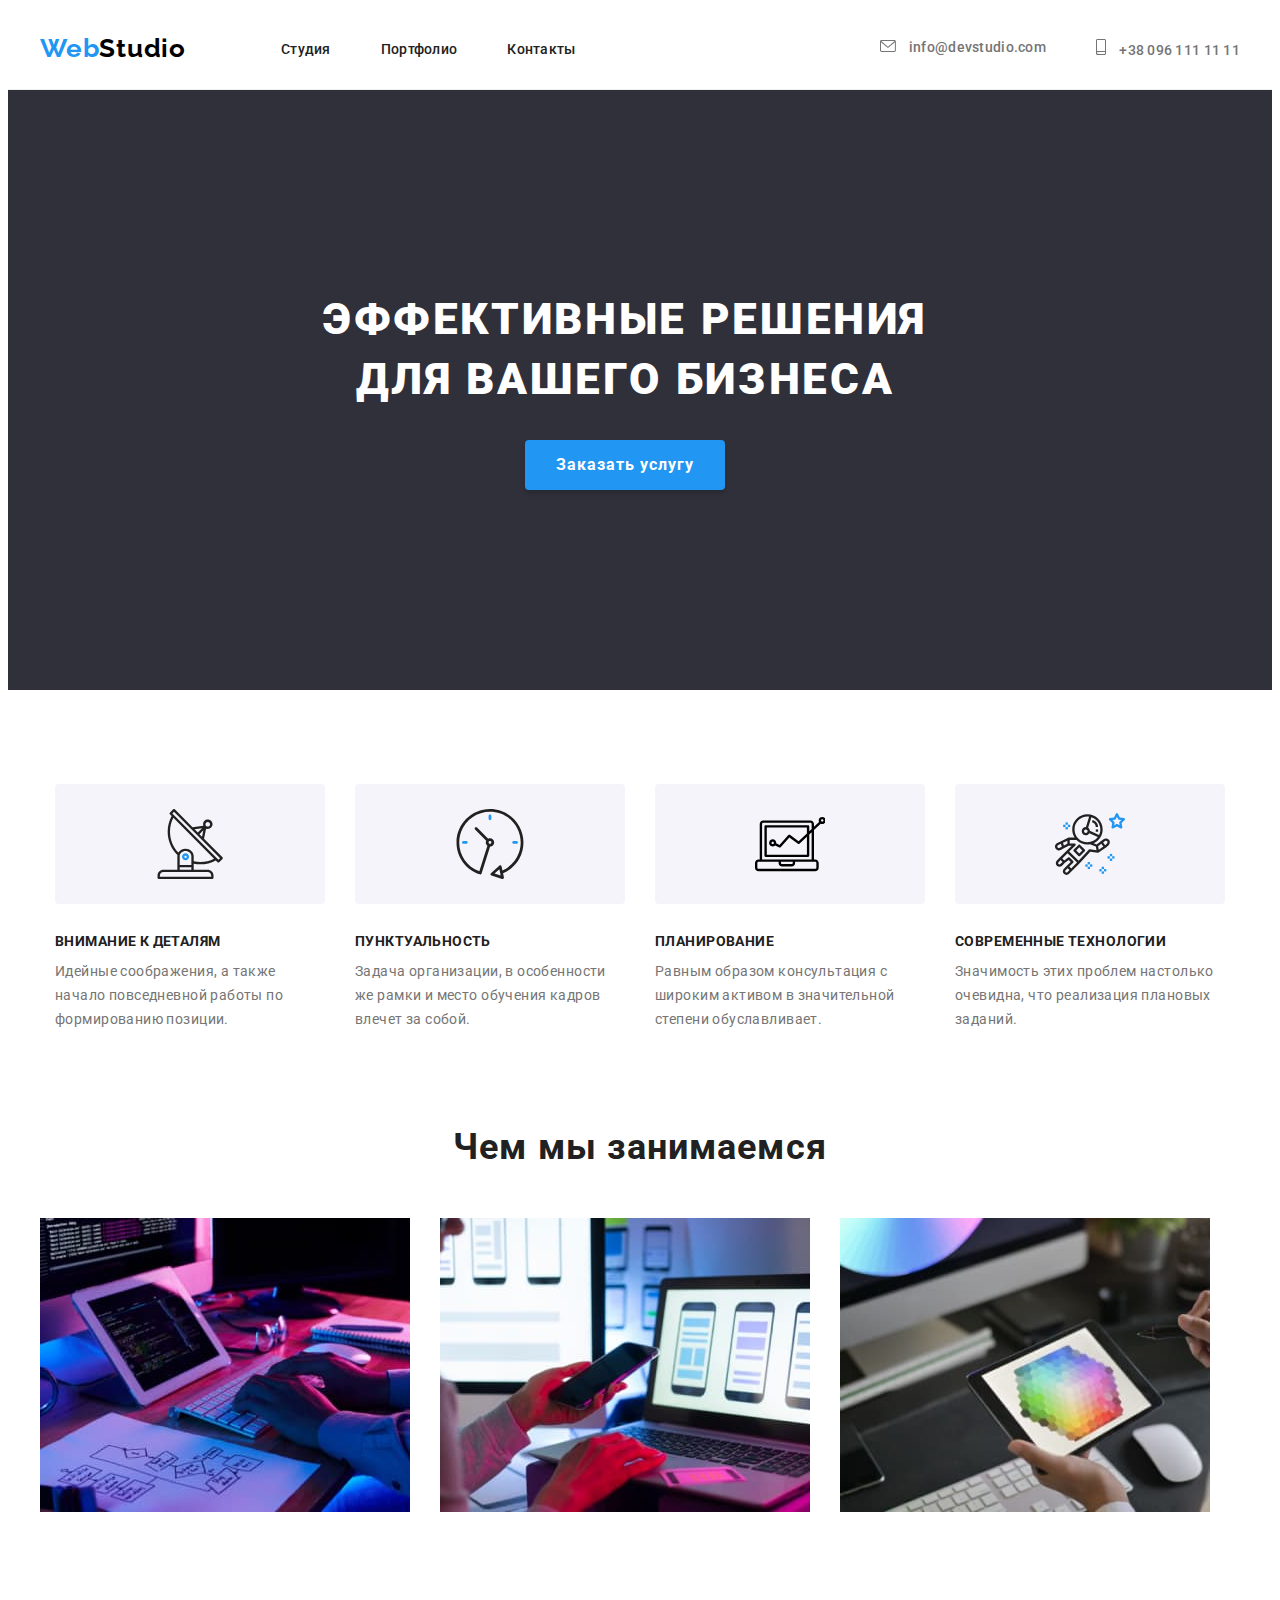
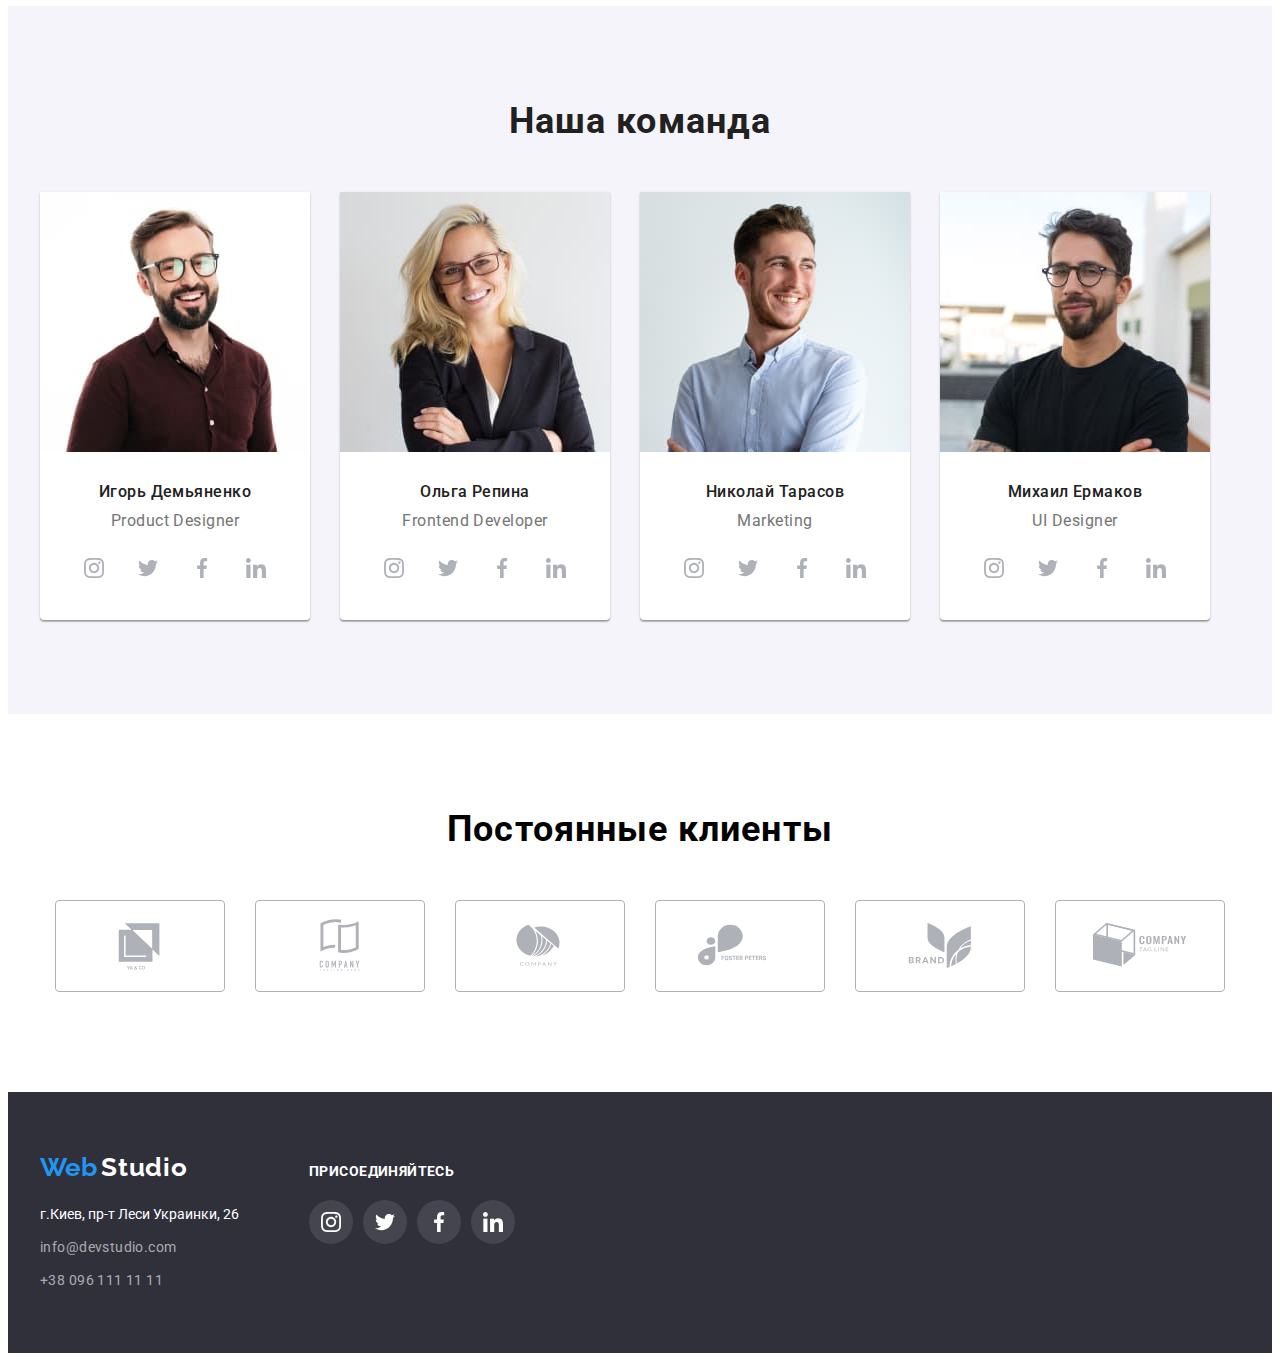
==== index.html @ a810da24 "Start" ====
<!DOCTYPE html>
<html lang="ru">

<head>
    <meta charset="UTF-8">
    <meta http-equiv="X-UA-Compatible" content="IE=edge">
    <meta name="viewport" content="width=device-width, initial-scale=1.0">
    <title>WebStudio</title>
    <link rel="preconnect" href="https://fonts.googleapis.com">
    <link rel="preconnect" href="https://fonts.gstatic.com" crossorigin>
    <link 
    href="https://fonts.googleapis.com/css2?family=Raleway:wght@700&family=Roboto:wght@400;500;700;900&display=swap"
    rel="stylesheet"
    />
    <link rel="stylesheet" href="https://cdnjs.cloudflare.com/ajax/libs/modern-normalize/1.1.0/modern-normalize.min.css"
        integrity="sha512-wpPYUAdjBVSE4KJnH1VR1HeZfpl1ub8YT/NKx4PuQ5NmX2tKuGu6U/JRp5y+Y8XG2tV+wKQpNHVUX03MfMFn9Q=="
        crossorigin="anonymous" referrerpolicy="no-referrer" />
    <link rel="stylesheet" href="./style/style.css">
</head>

<body>
    <header class="header">
        <div class="container header-container">
            <nav class="header-navigation">
                <a class="header-logo-first link " href="">Web</a>
                <a class="header-logo-second link " href="">Studio</a>
                <ul class="header-list list">
                    <li class="header-item"><a href="./index.html" class="header-link link ">Студия</a></li>
                    <li class="header-item"><a href="./portfolio.html" class="header-link link ">Портфолио</a></li>
                    <li class="header-item"><a href="" class="header-link link ">Контакты</a></li>
                </ul>
            </nav>
            <div class="header-connect">
                <ul class="list header-list list-mail-tel">
                    <li class="item-mail-tel">
                        <a href="mailto:info@devstudio.com"
                            class="header-icons-mail header-link-icons link header-mail header-link">
                            <svg class="header-icon-mail " width='16' height="12">
                                <use href="./img/icon.svg/icons.svg#icon-e_mail"></use>
                            </svg>
                            info@devstudio.com</a>
                    </li>
                    <li class="item-mail-tel">
                        <a href="tel:+380961111111"
                            class="header-icons-tel header-link-icons header-tel header-link header-icons-tel link">
                            <svg class="header-icon-tel" width='10' height="16">
                                <use href="./img/icon.svg/icons.svg#icon-smartphone"></use>
                            </svg>
                            +38 096 111 11 11</a>
                    </li>
                </ul>
            </div>
    </header>


    <main>
        <!-- Страница герой -->
        <section class="hero">
            <div class="container ">
            <h1 class="hero-title">Эффективные решения для вашего бизнеса</h1>
            <button class="hero-btn"type="button">Заказать услугу</button>
        </div>
    </section>
    

        <!--Особенности-->
        <section class="peculiarities">
            <div class="container container-peculiarities">
            <h2 class="peculiarities-title">Особенности</h2>
            <ul class="peculiarities-list list">
                <li class="peculiarities-item">
                    <a href="" class="peculiarities-link link">
                        <svg class="peculiarities-icon" width='70' height="70">
                            <use href="./img/icon.svg/icons.svg#icon-untitled"></use>
                        </svg>
                    </a>
                    <h3 class="peculiarities-after-title">Внимание к деталям</h3>
                    <p class="peculiarities-text">Идейные соображения, а также начало повседневной работы по формированию позиции.</p>
                </li>
                <li class="peculiarities-item">
                    <a href="" class="peculiarities-link link">
                        <svg class="peculiarities-icon" width='70' height="70">
                            <use href="./img/icon.svg/icons.svg#icon-1"></use>
                        </svg>
                    </a>
                    <h3 class="peculiarities-after-title">Пунктуальность</h3>
                    <p class="peculiarities-text">Задача организации, в особенности же рамки и место обучения кадров влечет за собой.</p>
                </li>
                <li class="peculiarities-item">
                    <a href="" class="peculiarities-link link">
                        <svg class="peculiarities-icon" width='70' height="70">
                            <use href="./img/icon.svg/icons.svg#icon-2"></use>
                        </svg>
                    </a>
                    <h3 class="peculiarities-after-title">Планирование</h3>
                    <p class="peculiarities-text">Равным образом консультация с широким активом в значительной степени обуславливает.</p>
                </li>
                <li class="peculiarities-item">
                    <a href="" class="peculiarities-link link">
                        <svg class="peculiarities-icon" width='70' height="70">
                            <use href="./img/icon.svg/icons.svg#icon-3"></use>
                        </svg>
                    </a>
                    <h3 class="peculiarities-after-title">Современные технологии</h3>
                    <p class="peculiarities-text">Значимость этих проблем настолько очевидна, что реализация плановых заданий.</p>
                </li>
            </ul>
        </div>
        </section>
        <!-- Чем занимаемся -->
        <section class="activity">
            <div class="container container-activity">
            <h2 class="activity-title">Чем мы занимаемся</h2>
            <ul class="activity-list list">
                <li class="activity-item"><a class="activity-link" href=""><img src="./img/box1.jpeg" alt="разработка" width="370"></a></li>
                <li class="activity-item"><a class="activity-link" href=""><img src="./img/box_2.jpeg" alt="разработка" width="370"></a></li>
                <li class="activity-item"><a class="activity-link" href=""><img src="./img/box3.jpeg" alt="разработка" width="370"></a></li>
            </ul>
        </div>
        </section>
        <!-- Команда -->
        <section class="team">
            <div class="container container-team">
            <h2 class="team-title">Наша команда</h2>
            <ul class="team-list list">
                <li class="team-item" >
                    <img src="./img/img_Ihor.jpeg" alt="Фото человека" width="270">
                    <div class="team-item-info">
                    <h3 class="team-after-title">Игорь Демьяненко</h3>
                    <p class="team-text"lang="en"> Product Designer</p>
                <ul class="team-social-list list">
                    <li class="team-social-item">
                        <a href="" class="team-social-link link">
                        <svg class="team-social-icon instagram" width='20' height="20">
                        <use href="./img/icon.svg/icons.svg#icon-instagram_team"></use>
                        </svg>
                        </a>
                    </li>
                    <li class="team-social-item">
                        <a href="" class="team-social-link link">
                            <svg class="team-social-icon" width='20' height="20">
                            <use href="./img/icon.svg/icons.svg#icon-twitter_team"></use>
                        </svg></a>
                    </li>
                    <li class="team-social-item">
                        <a href="" class="team-social-link link">
                            <svg class="team-social-icon" width='20' height="20">
                            <use href="./img/icon.svg/icons.svg#icon-facebook"></use>
                        </svg></a>
                    </li>
                    <li class="team-social-item">
                        <a href="" class="team-social-link link">
                            <svg class="team-social-icon" width='20' height="20">
                            <use href="./img/icon.svg/icons.svg#icon-linkedin"></use>
                        </svg>
                    </a>
                    </li>
                </ul>
                </div>
            </li>
                <li class="team-item" >
                    <img src="./img/img_Olha.jpeg" alt="Фото человека" width="270">
                    <div class="team-item-info">
                        <h3 class="team-after-title">Ольга Репина</h3>
                    <p class="team-text" lang="en"> Frontend Developer</p>
                    <ul class="team-social-list list">
                        <li class="team-social-item">
                        <a href="" class="team-social-link link">
                            <svg class="team-social-icon" width='20' height="20">
                            <use href="./img/icon.svg/icons.svg#icon-instagram_team"></use>
                        </svg>
                    </a>
                    </li>
                    <li class="team-social-item">
                        <a href="" class="team-social-link link">
                            <svg class="team-social-icon" width='20' height="20">
                                <use href="./img/icon.svg/icons.svg#icon-twitter_team"></use>
                            </svg>
                        </a>
                    </li>
                    <li class="team-social-item">
                        <a href="" class="team-social-link link">
                            <svg class="team-social-icon" width='20' height="20">
                                <use href="./img/icon.svg/icons.svg#icon-facebook"></use>
                            </svg>
                        </a>
                    </li>
                    <li class="team-social-item">
                        <a href="" class="team-social-link link">
                            <svg class="team-social-icon" width='20' height="20">
                                <use href="./img/icon.svg/icons.svg#icon-linkedin"></use>
                            </svg>
                        </a>
                    </li>
                </ul>
                </div>
            </li>
                <li class="team-item" >
                    <img src="./img/img_Mykola.jpeg" alt="Фото человека" width="270">
                    <div class="team-item-info"><h3 class="team-after-title">Николай Тарасов</h3>
                    <p class="team-text" lang="en"> Marketing</p>
                <ul class="team-social-list list">
                    <li class="team-social-item">
                        <a href="" class="team-social-link link">
                            <svg class="team-social-icon" width='20' height="20">
                            <use href="./img/icon.svg/icons.svg#icon-instagram_team"></use>
                            </svg>
                        </a>
                    </li>
                    <li class="team-social-item">
                        <a href="" class="team-social-link link">
                            <svg class="team-social-icon" width='20' height="20">
                            <use href="./img/icon.svg/icons.svg#icon-twitter_team"></use>
                        </svg>
                    </a>
                    </li>
                    <li class="team-social-item">
                        <a href="" class="team-social-link link"><svg class="team-social-icon" width='20' height="20">
                            <use href="./img/icon.svg/icons.svg#icon-facebook"></use>
                        </svg>
                    </a>
                    </li>
                    <li class="team-social-item">
                        <a href="" class="team-social-link link">
                            <svg class="team-social-icon" width='20' height="20">
                                <use href="./img/icon.svg/icons.svg#icon-linkedin"></use>
                            </svg>
                        </a>
                    </li>
                </ul>
                </div></li>
                <li class="team-item" >
                    <img src="./img/img_Myha.jpeg" alt="Фото человека" width="270">
                    <div class="team-item-info"><h3 class="team-after-title">Михаил Ермаков</h3>
                    <p class="team-text" lang="en"> UI Designer</p>
                <ul class="team-social-list list">
                    <li class="team-social-item">
                        <a href="" class="team-social-link link"><svg class="team-social-icon" width='20' height="20">
                        <use href="./img/icon.svg/icons.svg#icon-instagram_team"></use>
                        </svg>
                    </a>
                    </li>
                    <li class="team-social-item">
                        <a href="" class="team-social-link link">
                            <svg class="team-social-icon" width='20' height="20">
                                <use href="./img/icon.svg/icons.svg#icon-twitter_team"></use>
                            </svg>
                        </a>
                    </li>
                    <li class="team-social-item">
                        <a href="" class="team-social-link link">
                            <svg class="team-social-icon" width='20' height="20">
                                <use href="./img/icon.svg/icons.svg#icon-facebook"></use>
                            </svg>
                        </a>
                    </li>
                    <li class="team-social-item">
                        <a href="" class="team-social-link link">
                        <svg class="team-social-icon" width='20' height="20">
                        <use href="./img/icon.svg/icons.svg#icon-linkedin"></use>
                        </svg>
                        </a>
                    </li>
                </ul>
                </div></li>
            </ul>
        </div>
        </section>
        <!--Постоянные клиенты-->
        <section class="clients">
            <div class="container container-clients">
                <h2 class="clients-title">Постоянные клиенты</h2>
                <ul class="clients-list list">
                    <li class="clients-item">
                    <a href="" class="clients-link link">
                        <svg class="clients-icon" width='106' height="60">
                            <use href="./img/icon.svg/icons.svg#icon-ya_co"></use>
                        </svg>
                    </a>
                </li>
                <li class="clients-item">
                    <a href="" class="clients-link link">
                        <svg class="clients-icon" width='106' height="60">
                            <use href="./img/icon.svg/icons.svg#icon-company"></use>
                        </svg>
                    </a>
                </li>
                <li class="clients-item">
                    <a href="" class="clients-link link">
                        <svg class="clients-icon" width='106' height="60">
                            <use href="./img/icon.svg/icons.svg#icon-company_two"></use>
                        </svg>
                    </a>
                </li>
                <li class="clients-item">
                    <a href="" class="clients-link link">
                        <svg class="clients-icon" width='106' height="60">
                            <use href="./img/icon.svg/icons.svg#icon-Logo" ></use>
                        </svg>
                    </a>
                </li>
                <li class="clients-item">
                    <a href="" class="clients-link link">
                        <svg class="clients-icon" width='106' height="60">
                            <use href="./img/icon.svg/icons.svg#icon-brand"></use>
                        </svg>
                    </a>
                </li>
                <li class="clients-item">
                    <a href="" class="clients-link link">
                        <svg class="clients-icon" width='106' height="60">
                            <use href="./img/icon.svg/icons.svg#icon-tag_line"></use>
                        </svg>
                    </a>
                </li>
                
                </ul>

            </div>
        </section>
    </main>
    <footer class="footer container-icons">
        <div class="container container-icon">
        <div class="container-footer">
        <a class="footer-logo-first link" href="">Web</a>
        <a class="footer-logo-second link" href="">Studio</a>
        <address class="footer-address">
            <ul class="footer-list list">
                <li class="footer-item"><a class="footer-link link"href="https://goo.gl/maps/S71Vczf6p6G6FvQn8" target="_blank" rel="noopener noreferrer">г.Киев,
                        пр-т Леси Украинки, 26</a></li>
                <li class="footer-item"><a class="footer-link-mail link"href="mailto:info@devstudio.com">info@devstudio.com</a></li>
                <li class="footer-item"><a class="footer-link-tel link"href="tel:+380961111111">+38 096 111 11 11</a></li>
            </ul>
            </address>
            </div>
                <div class="container-footer-icons">
                <p class="footer-social-text">
                        ПРИСОЕДИНЯЙТЕСЬ
                    </p>
                    <ul class="footer-social-list list">
                        <li class="footer-social-item">
                            <a href="" class="link footer-social-link">
                                <svg class="footer-social-icon instagram" width='20' height="20">
                                <use href="./img/icon.svg/icons.svg#icon-instagram_team"></use>
                            </svg></a>
                        </li>
                        <li class="footer-social-item">
                            <a href="" class="link footer-social-link">
                                <svg class="footer-social-icon instagram" width='20' height="20">
                                <use href="./img/icon.svg/icons.svg#icon-twitter_team"></use>
                                </svg></a>
                        </li>
                        <li class="footer-social-item">
                            <a href="" class="link footer-social-link">
                                <svg class="footer-social-icon instagram" width='20' height="20">
                                <use href="./img/icon.svg/icons.svg#icon-facebook"></use>
                                </svg></a>
                        </li>
                        <li class="footer-social-item">
                            <a href="" class="link footer-social-link">
                                <svg class="footer-social-icon instagram" width='20' height="20">
                                <use href="./img/icon.svg/icons.svg#icon-linkedin"></use>
                                </svg></a>
                        </li>
                </ul>
            </div>
        </div>
    </footer>
</body>

</html>
---- style/style.css ----
:root {
  --header-text-color: #212121;
  --main-title-color: #ffffff;
  --second-title-color: #212121;
  --first-text-color: #757575;
  --second-text-color: #212121;
  --accent-color: #2196f3;
}

body {
  font-family: 'Roboto', sans-serif;
  color: #000;
}

p,
h1,
h2,
h3,
h4,
h5,
h6 {
  margin: 0;
}

ul {
  margin: 0;
  padding: 0;
}
button {
  cursor: pointer;
}

img {
  display: block;
}
.container {
  width: 1200px;
  padding-left: 15px;
  padding-right: 15px;
  margin: 0px auto;
}

.list {
  list-style: none;
}

.link {
  text-decoration: none;
}

/*-------------Header-------------*/
.header {
  padding-top: 25px;
  padding-bottom: 25px;
  border-bottom: 1px solid #eeeeee;
}
.header-container {
  display: flex;
  align-items: center;
}
.header-navigation {
  display: flex;
  align-items: center;
}

.header-connect {
  display: flex;
  margin-left: auto;
  align-items: center;
}

.header-list {
  display: flex;
  margin-left: 95px;
}

.header-item {
  margin-right: 50px;
}

.header-item:last-child {
  margin-right: 0;
}

.header-link {
  display: inline-block;
  font-weight: 500;
  font-size: 14px;
  line-height: 1.14;
  letter-spacing: 0.02em;
  color: var(--header-text-color);
}

.header-link:hover,
.header-link:focus {
  color: var(--accent-color);
}

.header-icons-mail:hover .header-icon-mail {
  fill: #2196f3;
}

.header-icons-mail:focus .header-icon-mail {
  fill: #2196f3;
}

.header-icons-tel:hover .header-icon-tel {
  fill: #2196f3;
}

.header-icons-tel:focus .header-icon-tel {
  fill: #2196f3;
}

.header-icon-tel,
.header-icon-mail {
  fill: #757575;
}

.header-logo-first {
  font-family: Raleway;
  font-weight: 700;
  font-size: 26px;
  line-height: 1.19;
  letter-spacing: 0.03em;
  color: var(--accent-color);
}

.header-logo-second {
  font-family: Raleway;
  font-weight: 700;
  font-size: 26px;
  line-height: 1.19;
  letter-spacing: 0.03em;
  color: #000;
}

.header-mail {
  font-weight: 500;
  font-size: 14px;
  line-height: 1.14;
  letter-spacing: 0.02em;
  color: var(--first-text-color);
  margin-right: 50px;
}

.header-tel {
  font-weight: 500;
  font-size: 14px;
  line-height: 1.14;
  letter-spacing: 0.02em;
  color: var(--first-text-color);
}

.header-icon-mail {
  display: inline-flex;
  align-items: center;
  width: 16px;
  height: 12px;
  margin-right: 10px;
  padding-top: 2px;
}

.header-icon-tel {
  display: inline-flex;
  align-items: center;
  width: 10px;
  height: 16px;
  margin-right: 10px;
  padding-top: 2px;
}

/*---------------Hero---------------*/
.hero {
  background-color: #2f303a;
  background-image: linear-gradient(
      rgba(47, 48, 58, 0.4),
      rgba(47, 48, 58, 0.4)
    ),
    url('https://i.ibb.co/WFX4rJ6/image.jpg');
  max-width: 1600;
  margin: 0 auto;
  background-repeat: no-repeat;
  background-position: center;
  background-size: cover;
  padding-top: 200px;
  padding-bottom: 200px;
}
.hero-title {
  font-weight: 900;
  font-size: 44px;
  line-height: 1.36;
  letter-spacing: 0.06em;
  text-transform: uppercase;
  color: var(--main-title-color);
  width: 696px;
  height: 120px;
  text-align: center;
  margin-left: 237px;
}

.hero-btn {
  border: none;
  font-family: inherit;
  font-weight: 700;
  font-size: 16px;
  line-height: 1.875;
  letter-spacing: 0.06em;
  color: #ffffff;
  cursor: pointer;
  align-items: center;
  text-align: center;
  background: #2196f3;
  box-shadow: 0px 4px 4px rgba(0, 0, 0, 0.15);
  border-radius: 4px;
  width: 200px;
  height: 50px;
  margin-top: 30px;
  margin-left: 485px;
}

.hero-btn:hover,
.hero-btn:focus {
  background-color: #188ce8;
}

/*---------Peculiarities---------*/
.peculiarities {
  padding-top: 94px;
  padding-bottom: 94px;
}

.peculiarities-title {
  display: none;
}

.peculiarities-list {
  display: flex;
  justify-content: center;
}

.peculiarities-item {
  width: 270px;
  /*height: 101px;*/
  margin-right: 30px;
}

.peculiarities-link {
  width: 270px;
  height: 120px;
  display: flex;
  align-items: center;
  justify-content: center;
  background-color: #f5f4fa;
  border-radius: 4px;
  margin-bottom: 30px;
}

.peculiarities-icon {
  display: block;
  width: 70px;
  height: 70px;
}

/*.peculiarities-item::before {
  content: '';
  display: inline-block;
  width: 270px;
  height: 120px;
  background: #f5f4fa;
  border-radius: 4px;
}*/

.peculiarities-item:last-child {
  margin-right: 0;
}

.peculiarities-after-title {
  margin-bottom: 10px;
}
.peculiarities-after-title {
  display: flex;
  font-weight: 700;
  font-size: 14px;
  line-height: 1.14;
  letter-spacing: 0.03em;
  text-transform: uppercase;
  color: var(--second-title-color);
}
.peculiarities-text {
  font-weight: 400;
  font-size: 14px;
  line-height: 1.71;
  letter-spacing: 0.03em;
  color: var(--first-text-color);
}

/*---------activity---------*/
.activity {
  margin-bottom: 94px;
}
.activity-title {
  font-weight: 700;
  font-size: 36px;
  line-height: 1.17;
  text-align: center;
  letter-spacing: 0.03em;
  color: var(--second-title-color);
  padding-top: 0px;
  margin-bottom: 50px;
}

.activity-list {
  display: flex;
}
.activity-item {
  margin-right: 30px;
}

.activity-item:last-child {
  margin-right: 0;
}
/*---------team---------*/

.team {
  padding-top: 94px;
  padding-bottom: 94px;
  background-color: #f5f4fa;
}

.team-title {
  font-weight: 700;
  font-size: 36px;
  line-height: 1.17;
  text-align: center;
  letter-spacing: 0.03em;
  color: var(--second-title-color);
  margin-bottom: 50px;
}

.team-item-info {
  padding: 30px;
}
.team-list {
  display: flex;
}

.team-item {
  margin-right: 30px;
  background-color: #ffffff;
  box-shadow: 0px 1px 3px rgba(0, 0, 0, 0.12), 0px 1px 1px rgba(0, 0, 0, 0.14),
    0px 2px 1px rgba(0, 0, 0, 0.2);
  border-radius: 0px 0px 4px 4px;
}

.team-item:last-child {
  margin-right: 0;
}

.team-after-title {
  font-weight: 500;
  font-size: 16px;
  line-height: 1.19;
  text-align: center;
  letter-spacing: 0.03em;
  color: var(--second-text-color);
  margin-bottom: 10px;
}

.team-text {
  font-size: 16px;
  line-height: 1.19;
  text-align: center;
  letter-spacing: 0.03em;
  color: var(--first-text-color);
  margin-bottom: 16px;
}

.team-social-list {
  display: flex;
  justify-content: center;
}

.team-social-item {
  width: 44px;
  height: 44px;
}

.team-social-item + .team-social-item {
  margin-left: 10px;
}

.team-social-link {
  width: 100%;
  height: 100%;
  border-radius: 50%;
  display: flex;
  align-items: center;
  justify-content: center;
}

.team-social-link:hover,
.team-social-link:focus {
  background-color: #2196f3;
}
.team-social-icon {
  fill: #afb1b8;
}

.team-social-link:hover .team-social-icon,
.team-social-link:focus .team-social-icon {
  fill: #ffffff;
}
/*-------Clients-------*/
.clients {
  padding-top: 94px;
  padding-bottom: 100px;
}
.clients-title {
  font-weight: 700;
  font-size: 36px;
  line-height: 1.17;
  text-align: center;
  letter-spacing: 0.03em;
}
.clients-list {
  display: flex;
  justify-content: center;
  margin-top: 50px;
}

.clients-link {
  width: 170px;
  height: 92px;
  border: 1px solid #afb1b8;
  box-sizing: border-box;
  border-radius: 4px;
  display: flex;
  align-items: center;
  justify-content: center;
}
.clients-item + .clients-item {
  margin-left: 30px;
}

.clients-link:hover,
.clients-link:focus {
  border: 1px solid var(--accent-color);
  fill: var(--accent-color);
}

.clients-icon {
  fill: #afb1b8;
}
.clients-link:hover .clients-icon,
.clients-link:focus .clients-icon {
  fill: #2196f3;
}

/*---------Footer---------*/

.footer {
  background-color: #2f303a;
  max-width: 1600px;
  margin: 0 auto;
  background-repeat: no-repeat;
  background-position: center;
  background-size: cover;
}

.container-icons {
  display: flex;
  padding-top: 60px;
  padding-bottom: 60px;
}
.container-icon {
  display: flex;
}

.container-footer-icons {
  width: 206px;
  height: 80px;
  margin-left: 70px;
  padding-top: 12px;
}

.footer-logo-first {
  font-family: Raleway;
  font-weight: 700;
  font-size: 26px;
  line-height: 1.19;
  color: var(--accent-color);
}

.footer-logo-second {
  font-family: Raleway;
  font-weight: 700;
  font-size: 26px;
  line-height: 1.19;
  letter-spacing: 0.03em;
  color: #ffffff;
}

.footer-address {
  margin-top: 20px;
}

.footer-item {
  margin-bottom: 9px;
}

.footer-item:last-child {
  margin-bottom: 0;
}
.footer-link {
  font-style: normal;
  font-size: 14px;
  line-height: 1.71;
  color: #ffffff;
}

.footer-link-mail,
.footer-link-tel {
  font-style: normal;
  font-size: 14px;
  line-height: 1.71;
  letter-spacing: 0.03em;
  color: rgba(255, 255, 255, 0.6);
}

.footer-social-text {
  font-style: 400;
  font-weight: 700;
  font-size: 14px;
  line-height: 1.14;
  letter-spacing: 0.03em;
  text-transform: uppercase;
  color: var(--main-title-color);
}

.footer-social-list {
  display: flex;
}

.footer-social-item {
  width: 44px;
  height: 44px;
  margin-top: 20px;
}

.footer-social-link {
  width: 100%;
  height: 100%;
  border-radius: 50%;
  display: flex;
  align-items: center;
  justify-content: center;
  background-color: rgba(255, 255, 255, 0.1);
}

.footer-social-item + .footer-social-item {
  margin-left: 10px;
}

.footer-social-link:hover,
.footer-social-link:focus {
  background-color: #2196f3;
}

.footer-social-icon {
  fill: #ffffff;
}

/*---------Portfolio---------*/
.project {
  padding-top: 94px;
  padding-bottom: 93px;
}
.project-item:focus,
.project-item:hover {
  background: #ffffff;
  border: 1px solid #eeeeee;
  box-shadow: 0px 1px 1px rgba(0, 0, 0, 0.12), 0px 4px 4px rgba(0, 0, 0, 0.06),
    1px 4px 6px rgba(0, 0, 0, 0.16);
}

.filter-list {
  display: flex;
  margin-left: 280px;
}

.filter-btn {
  border: 0;
  font-family: inherit;
  font-weight: 500;
  font-size: 16px;
  line-height: 1.62;
  text-align: center;
  letter-spacing: 0.03em;
  color: #212121;
  background: #f5f4fa;
  border-radius: 4px;
  border-color: #ffffff;
  padding: 6px 22px;
}

.filter-item {
  margin-right: 8px;
}

.filter-item:last-child {
  margin-right: 0;
}

.filter-btn:hover,
.filter-btn:focus {
  color: #ffffff;
  background-color: var(--accent-color);
}

.project-list {
  display: flex;
  flex-wrap: wrap;
  margin-top: 50px;
}

.project-item {
  margin-right: 27px;
  margin-bottom: 30px;
  border: 1px solid #eeeeee;
}

.project-item:nth-child(n + 7) {
  margin-bottom: 0px;
}
.project-item:nth-child(3n + 3) {
  margin-right: 0px;
}

.project-item-info {
  padding: 24px 20px;
}

.project-title {
  font-weight: 700;
  font-size: 18px;
  line-height: 2;
  color: var(--second-title-color);
}

.project-pretitle {
  font-size: 16px;
  line-height: 1.87;
  letter-spacing: 0.03em;
  color: var(--first-text-color);
  margin-top: 4px;
}
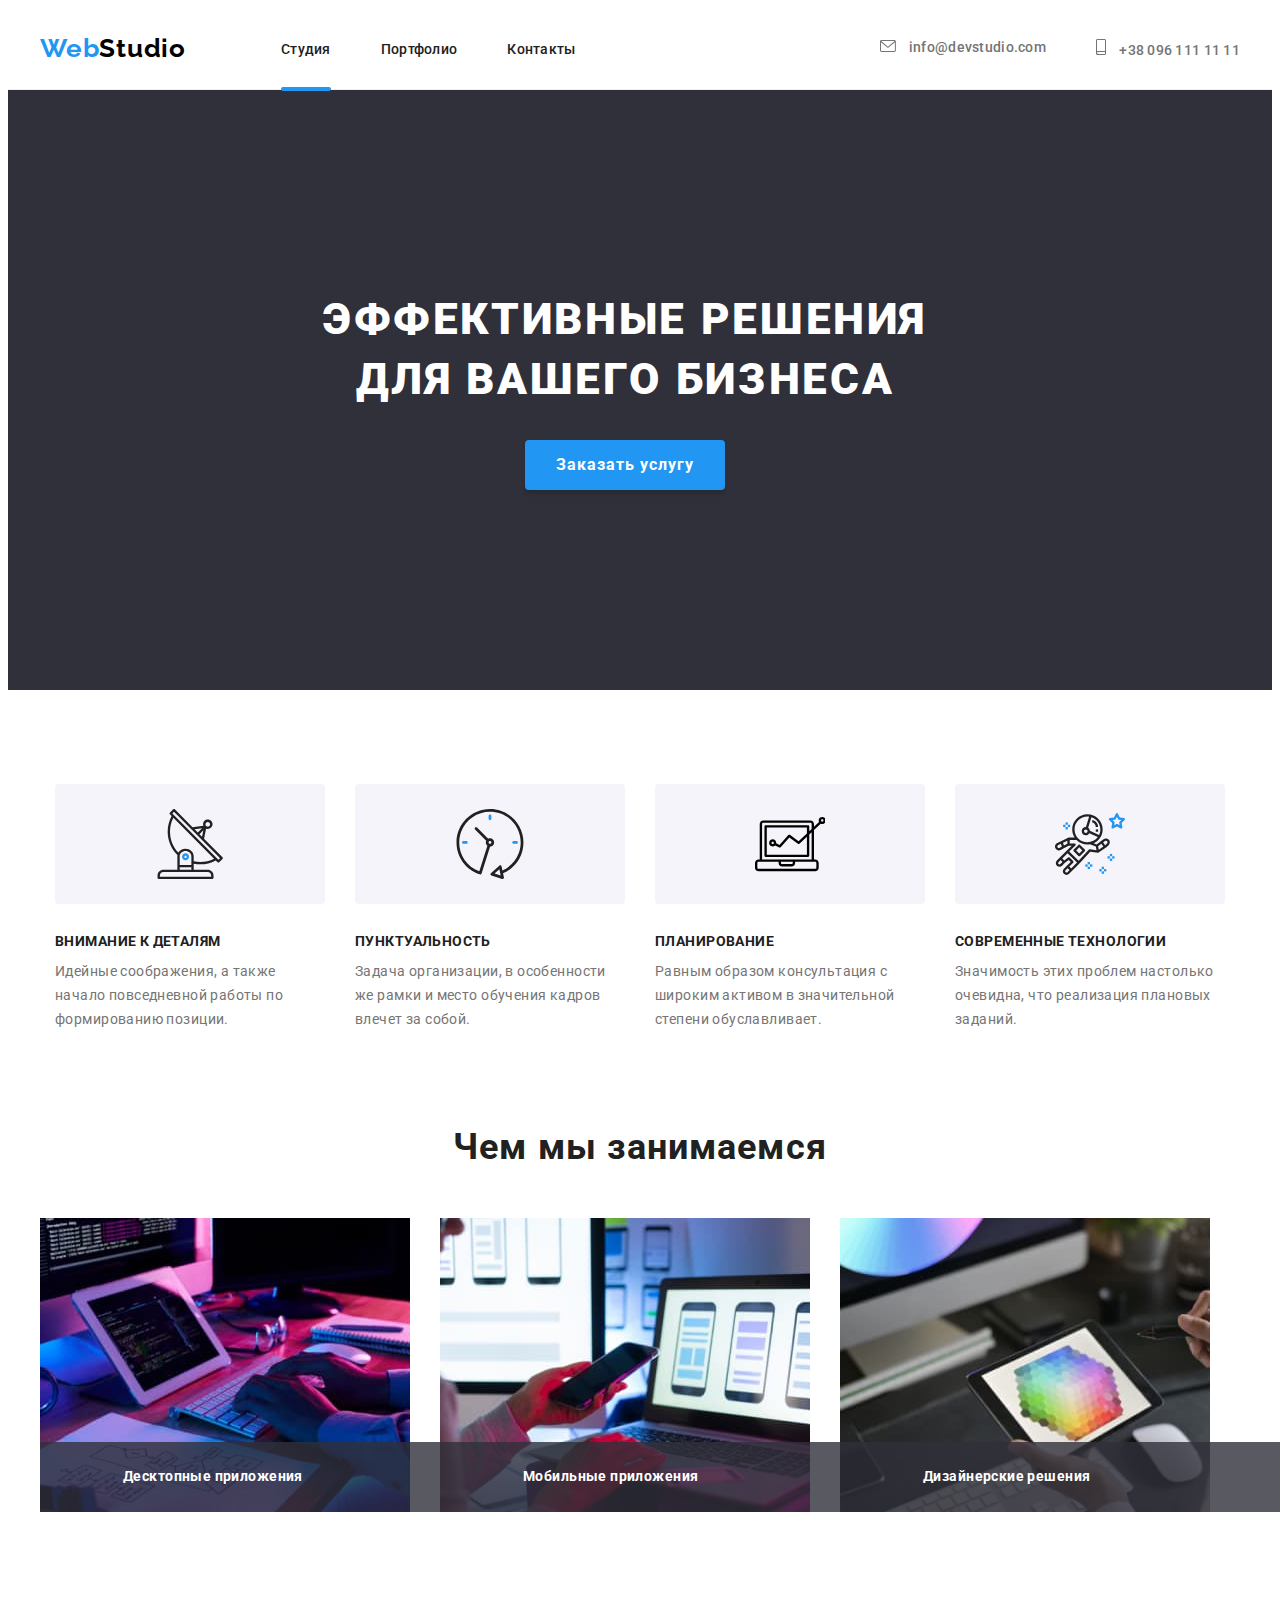
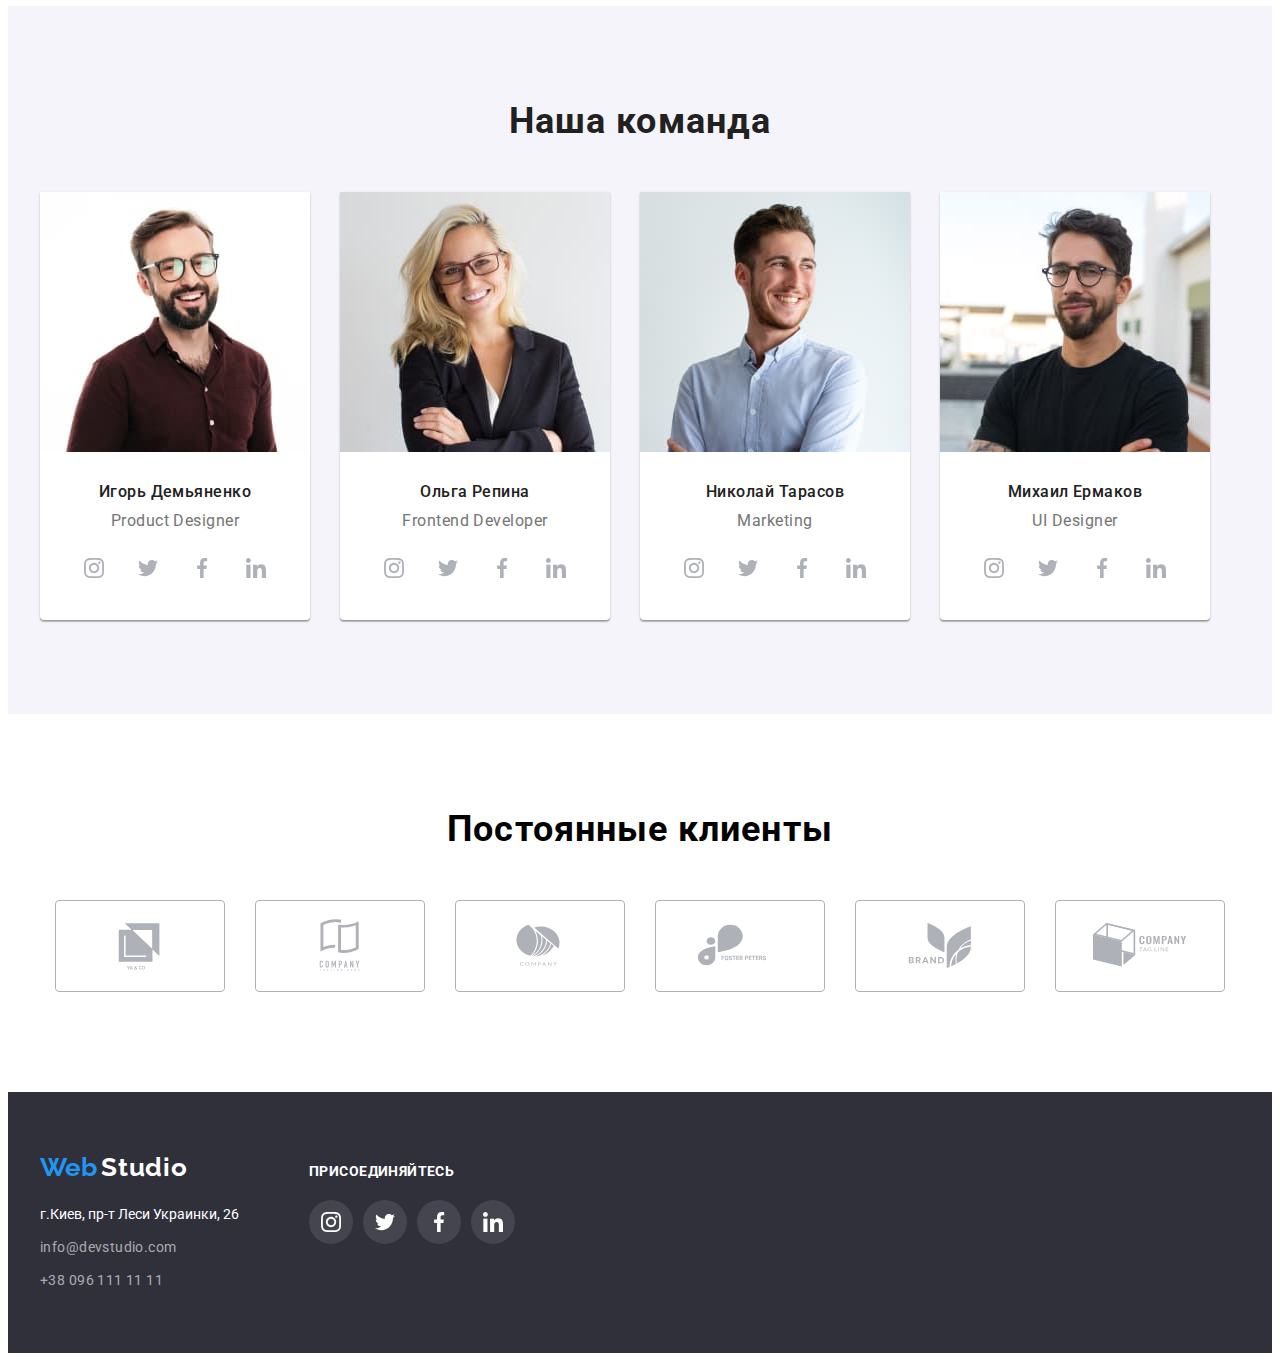
==== commit 1f89ccf6: "finally" ====
--- a/index.html
+++ b/index.html
@@ -25,7 +25,7 @@
                 <a class="header-logo-first link " href="">Web</a>
                 <a class="header-logo-second link " href="">Studio</a>
                 <ul class="header-list list">
-                    <li class="header-item"><a href="./index.html" class="header-link link ">Студия</a></li>
+                    <li class="header-item"><a href="./index.html" class="header-link link current ">Студия</a></li>
                     <li class="header-item"><a href="./portfolio.html" class="header-link link ">Портфолио</a></li>
                     <li class="header-item"><a href="" class="header-link link ">Контакты</a></li>
                 </ul>
@@ -58,7 +58,7 @@
         <section class="hero">
             <div class="container ">
             <h1 class="hero-title">Эффективные решения для вашего бизнеса</h1>
-            <button class="hero-btn"type="button">Заказать услугу</button>
+            <button class="hero-btn"type="button" data-modal-open>Заказать услугу</button>
         </div>
     </section>
     
@@ -112,9 +112,12 @@
             <div class="container container-activity">
             <h2 class="activity-title">Чем мы занимаемся</h2>
             <ul class="activity-list list">
-                <li class="activity-item"><a class="activity-link" href=""><img src="./img/box1.jpeg" alt="разработка" width="370"></a></li>
-                <li class="activity-item"><a class="activity-link" href=""><img src="./img/box_2.jpeg" alt="разработка" width="370"></a></li>
-                <li class="activity-item"><a class="activity-link" href=""><img src="./img/box3.jpeg" alt="разработка" width="370"></a></li>
+                <li class="activity-item"><a class="activity-link" href=""><img src="./img/box1.jpeg" alt="разработка" width="370"></a>
+                <p class="text-activity">Десктопные приложения</p></li>
+                <li class="activity-item"><a class="activity-link" href=""><img src="./img/box_2.jpeg" alt="разработка" width="370"></a>
+                <p class="text-activity">Мобильные приложения</p></li>
+                <li class="activity-item"><a class="activity-link" href=""><img src="./img/box3.jpeg" alt="разработка" width="370"></a>
+                <p class="text-activity">Дизайнерские решения</p></li>
             </ul>
         </div>
         </section>
@@ -366,6 +369,17 @@
             </div>
         </div>
     </footer>
+    <div class="backdrop is-hidden" data-modal  >
+        <div class="modal">
+<button type="button" class="modal-close" data-modal-close>
+<svg class="close-icon" width='18' height="18">
+    <use href="./img/icon.svg/icons.svg#icon-close-black-18dp-2-1"></use>
+</svg>
+
+</button>
+        </div>
+    </div>
+    <script src="./img/js/modal.js"></script>
 </body>
 
 </html>--- a/style/style.css
+++ b/style/style.css
@@ -89,6 +89,9 @@
   line-height: 1.14;
   letter-spacing: 0.02em;
   color: var(--header-text-color);
+
+  transition: color 250ms cubic-bezier(0.4, 0, 0.2, 1);
+  position: relative;
 }
 
 .header-link:hover,
@@ -96,18 +99,12 @@
   color: var(--accent-color);
 }
 
-.header-icons-mail:hover .header-icon-mail {
-  fill: #2196f3;
-}
-
+.header-icons-mail:hover .header-icon-mail,
 .header-icons-mail:focus .header-icon-mail {
   fill: #2196f3;
 }
 
-.header-icons-tel:hover .header-icon-tel {
-  fill: #2196f3;
-}
-
+.header-icons-tel:hover .header-icon-tel,
 .header-icons-tel:focus .header-icon-tel {
   fill: #2196f3;
 }
@@ -168,6 +165,17 @@
   height: 16px;
   margin-right: 10px;
   padding-top: 2px;
+}
+
+.header-item .current::after {
+  content: '';
+  width: 100%;
+  height: 4px;
+  background-color: #2196f3;
+  border-radius: 2px;
+  position: absolute;
+  bottom: -33px;
+  left: 0;
 }
 
 /*---------------Hero---------------*/
@@ -217,6 +225,7 @@
   height: 50px;
   margin-top: 30px;
   margin-left: 485px;
+  transition: background-color 250ms cubic-bezier(0.4, 0, 0.2, 1);
 }
 
 .hero-btn:hover,
@@ -262,15 +271,6 @@
   height: 70px;
 }
 
-/*.peculiarities-item::before {
-  content: '';
-  display: inline-block;
-  width: 270px;
-  height: 120px;
-  background: #f5f4fa;
-  border-radius: 4px;
-}*/
-
 .peculiarities-item:last-child {
   margin-right: 0;
 }
@@ -315,6 +315,21 @@
 }
 .activity-item {
   margin-right: 30px;
+  position: relative;
+}
+.text-activity {
+  font-weight: 700;
+  font-size: 14px;
+  line-height: 1.14;
+  letter-spacing: 0.03em;
+  color: var(--main-title-color);
+
+  position: absolute;
+  bottom: 0;
+  left: 0;
+  padding: 27px 83px;
+  width: 100%;
+  background: rgba(47, 48, 58, 0.8);
 }
 
 .activity-item:last-child {
@@ -397,6 +412,7 @@
   display: flex;
   align-items: center;
   justify-content: center;
+  transition: background-color 250ms cubic-bezier(0.4, 0, 0.2, 1);
 }
 
 .team-social-link:hover,
@@ -438,6 +454,8 @@
   display: flex;
   align-items: center;
   justify-content: center;
+  transition: fill 250ms cubic-bezier(0.4, 0, 0.2, 1),
+    border 250ms cubic-bezier(0.4, 0, 0.2, 1);
 }
 .clients-item + .clients-item {
   margin-left: 30px;
@@ -451,6 +469,8 @@
 
 .clients-icon {
   fill: #afb1b8;
+
+  transition: fill 250ms cubic-bezier(0.4, 0, 0.2, 1);
 }
 .clients-link:hover .clients-icon,
 .clients-link:focus .clients-icon {
@@ -556,6 +576,8 @@
   align-items: center;
   justify-content: center;
   background-color: rgba(255, 255, 255, 0.1);
+  transition: background-color 250ms cubic-bezier(0.4, 0, 0.2, 1),
+    fill 250ms cubic-bezier(0.4, 0, 0.2, 1);
 }
 
 .footer-social-item + .footer-social-item {
@@ -576,10 +598,13 @@
   padding-top: 94px;
   padding-bottom: 93px;
 }
+.project-item {
+  background-color: #ffffff;
+  border: 1px solid #eeeeee;
+  transition: box-shadow 250ms cubic-bezier(0.4, 0, 0.2, 1);
+}
 .project-item:focus,
 .project-item:hover {
-  background: #ffffff;
-  border: 1px solid #eeeeee;
   box-shadow: 0px 1px 1px rgba(0, 0, 0, 0.12), 0px 4px 4px rgba(0, 0, 0, 0.06),
     1px 4px 6px rgba(0, 0, 0, 0.16);
 }
@@ -602,6 +627,8 @@
   border-radius: 4px;
   border-color: #ffffff;
   padding: 6px 22px;
+  transition: background-color 250ms cubic-bezier(0.4, 0, 0.2, 1),
+    color 250ms cubic-bezier(0.4, 0, 0.2, 1);
 }
 
 .filter-item {
@@ -628,13 +655,42 @@
   margin-right: 27px;
   margin-bottom: 30px;
   border: 1px solid #eeeeee;
-}
-
+  width: 370px;
+  height: 404px;
+}
+
+.project-item:hover .overlay-text-project {
+  transform: translateY(0);
+}
 .project-item:nth-child(n + 7) {
   margin-bottom: 0px;
 }
+
 .project-item:nth-child(3n + 3) {
   margin-right: 0px;
+}
+
+.project-item-wrap {
+  position: relative;
+  overflow: hidden;
+}
+
+.overlay-text-project {
+  position: absolute;
+  top: 0;
+  left: 0;
+  font-weight: 400;
+  font-size: 18px;
+  line-height: 1.56;
+  letter-spacing: 0.03em;
+
+  color: #ffffff;
+  padding: 63px 24px;
+  background-color: rgba(33, 150, 243, 0.9);
+  height: 100%;
+  transform: translateY(100%);
+  transition: transform 250ms cubic-bezier(0.4, 0, 0.2, 1);
+  overflow: auto;
 }
 
 .project-item-info {
@@ -655,3 +711,51 @@
   color: var(--first-text-color);
   margin-top: 4px;
 }
+
+.backdrop {
+  width: 100vw;
+  height: 100vh;
+  background-color: rgba(0, 0, 0, 0.2);
+  position: fixed;
+  top: 0;
+  left: 0;
+  transition: opacity 250ms cubic-bezier(0.4, 0, 0.2, 1),
+    visibility 250ms cubic-bezier(0.4, 0, 0.2, 1);
+}
+
+.modal {
+  width: 500px;
+  min-height: 500px;
+  background-color: #fff;
+  box-shadow: 0px 1px 3px rgba(0, 0, 0, 0.12), 0px 1px 1px rgba(0, 0, 0, 0.14),
+    0px 2px 1px rgba(0, 0, 0, 0.2);
+  border-radius: 4px;
+  position: absolute;
+  top: 50%;
+  left: 50%;
+  transform: translate(-50%, -50%);
+  display: block;
+  align-items: center;
+  justify-content: center;
+}
+
+.modal-close {
+  position: absolute;
+  top: 8px;
+  right: 8px;
+  width: 30px;
+  height: 30px;
+  background: #ffffff;
+  border: 1px solid rgba(0, 0, 0, 0.1);
+  box-sizing: border-box;
+  border-radius: 50%;
+  display: flex;
+  align-items: center;
+  justify-content: center;
+}
+
+.is-hidden {
+  visibility: hidden;
+  opacity: 0;
+  pointer-events: none;
+}
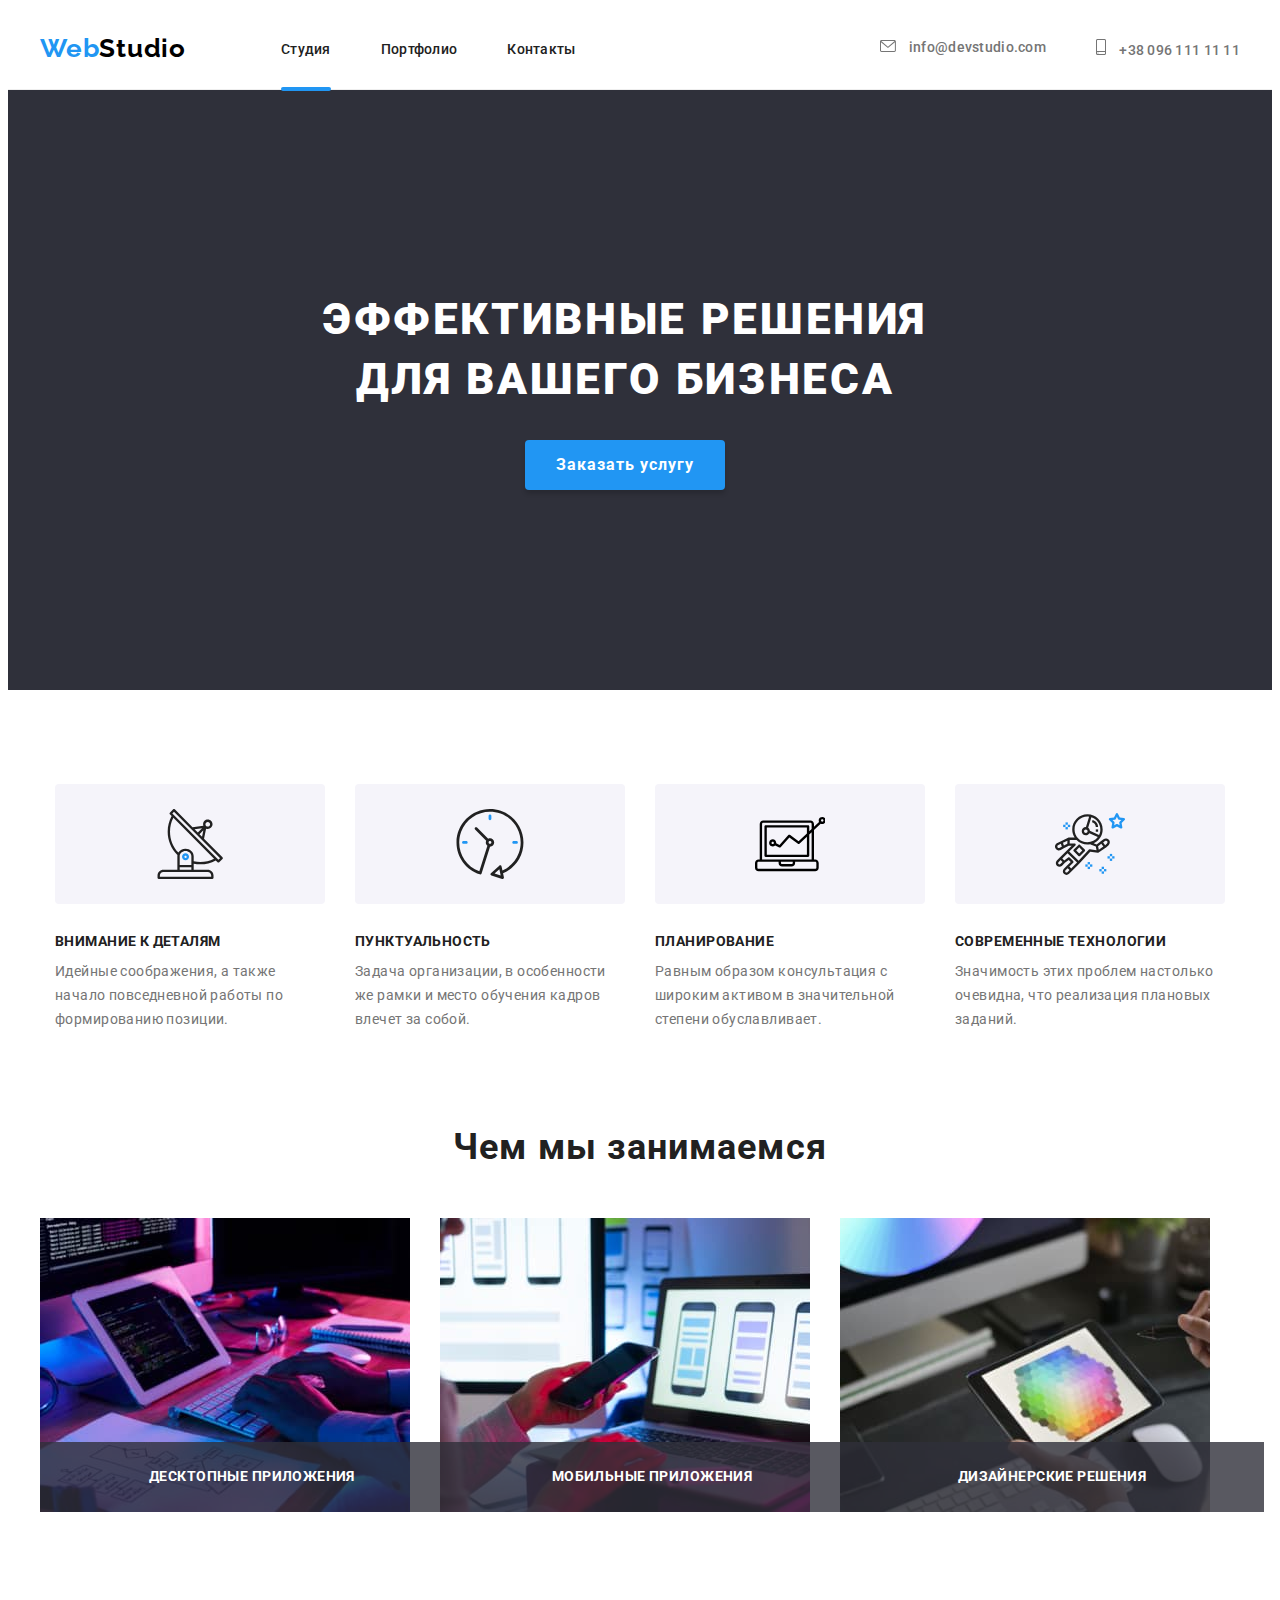
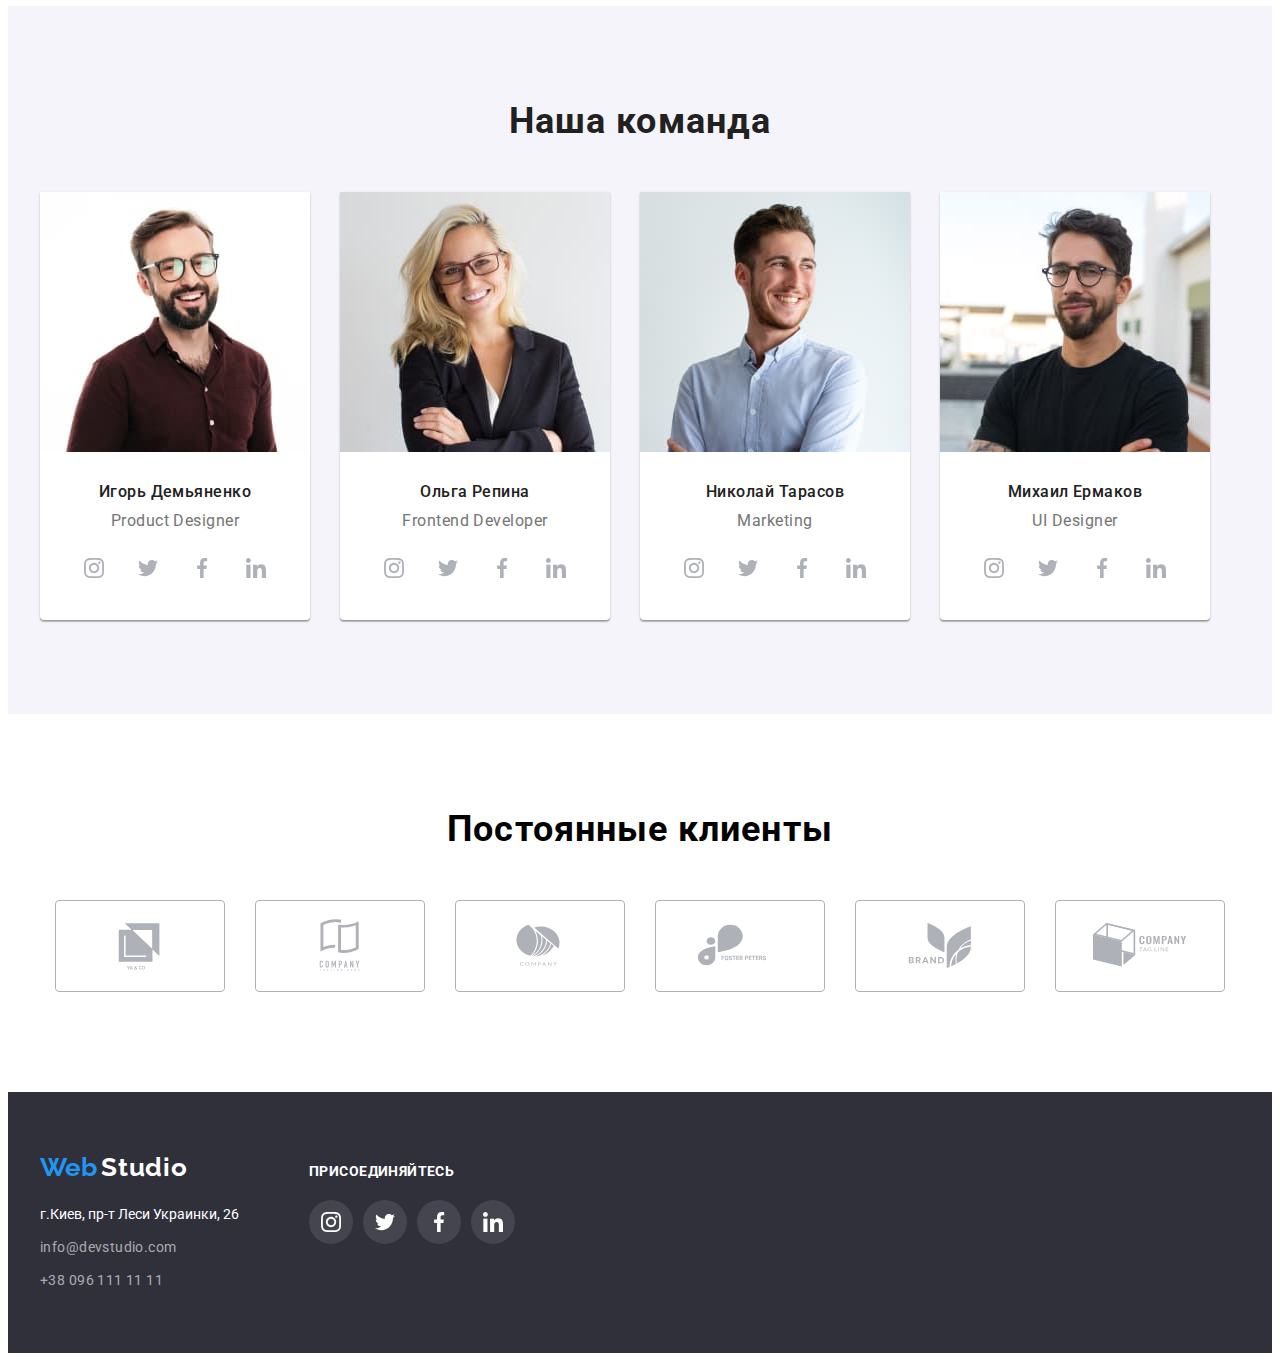
==== commit b88a35c3: "изменения в портфолио" ====
--- a/index.html
+++ b/index.html
@@ -113,11 +113,11 @@
             <h2 class="activity-title">Чем мы занимаемся</h2>
             <ul class="activity-list list">
                 <li class="activity-item"><a class="activity-link" href=""><img src="./img/box1.jpeg" alt="разработка" width="370"></a>
-                <p class="text-activity">Десктопные приложения</p></li>
+                <p class="text-activity">ДЕСКТОПНЫЕ ПРИЛОЖЕНИЯ</p></li>
                 <li class="activity-item"><a class="activity-link" href=""><img src="./img/box_2.jpeg" alt="разработка" width="370"></a>
-                <p class="text-activity">Мобильные приложения</p></li>
+                <p class="text-activity">МОБИЛЬНЫЕ ПРИЛОЖЕНИЯ</p></li>
                 <li class="activity-item"><a class="activity-link" href=""><img src="./img/box3.jpeg" alt="разработка" width="370"></a>
-                <p class="text-activity">Дизайнерские решения</p></li>
+                <p class="text-activity">ДИЗАЙНЕРСКИЕ РЕШЕНИЯ</p></li>
             </ul>
         </div>
         </section>
--- a/style/style.css
+++ b/style/style.css
@@ -317,19 +317,22 @@
   margin-right: 30px;
   position: relative;
 }
+
 .text-activity {
   font-weight: 700;
   font-size: 14px;
   line-height: 1.14;
   letter-spacing: 0.03em;
   color: var(--main-title-color);
-
   position: absolute;
   bottom: 0;
   left: 0;
-  padding: 27px 83px;
+  padding: 27px;
   width: 100%;
   background: rgba(47, 48, 58, 0.8);
+  display: flex;
+  align-items: center;
+  justify-content: center;
 }
 
 .activity-item:last-child {
@@ -481,7 +484,6 @@
 
 .footer {
   background-color: #2f303a;
-  max-width: 1600px;
   margin: 0 auto;
   background-repeat: no-repeat;
   background-position: center;
